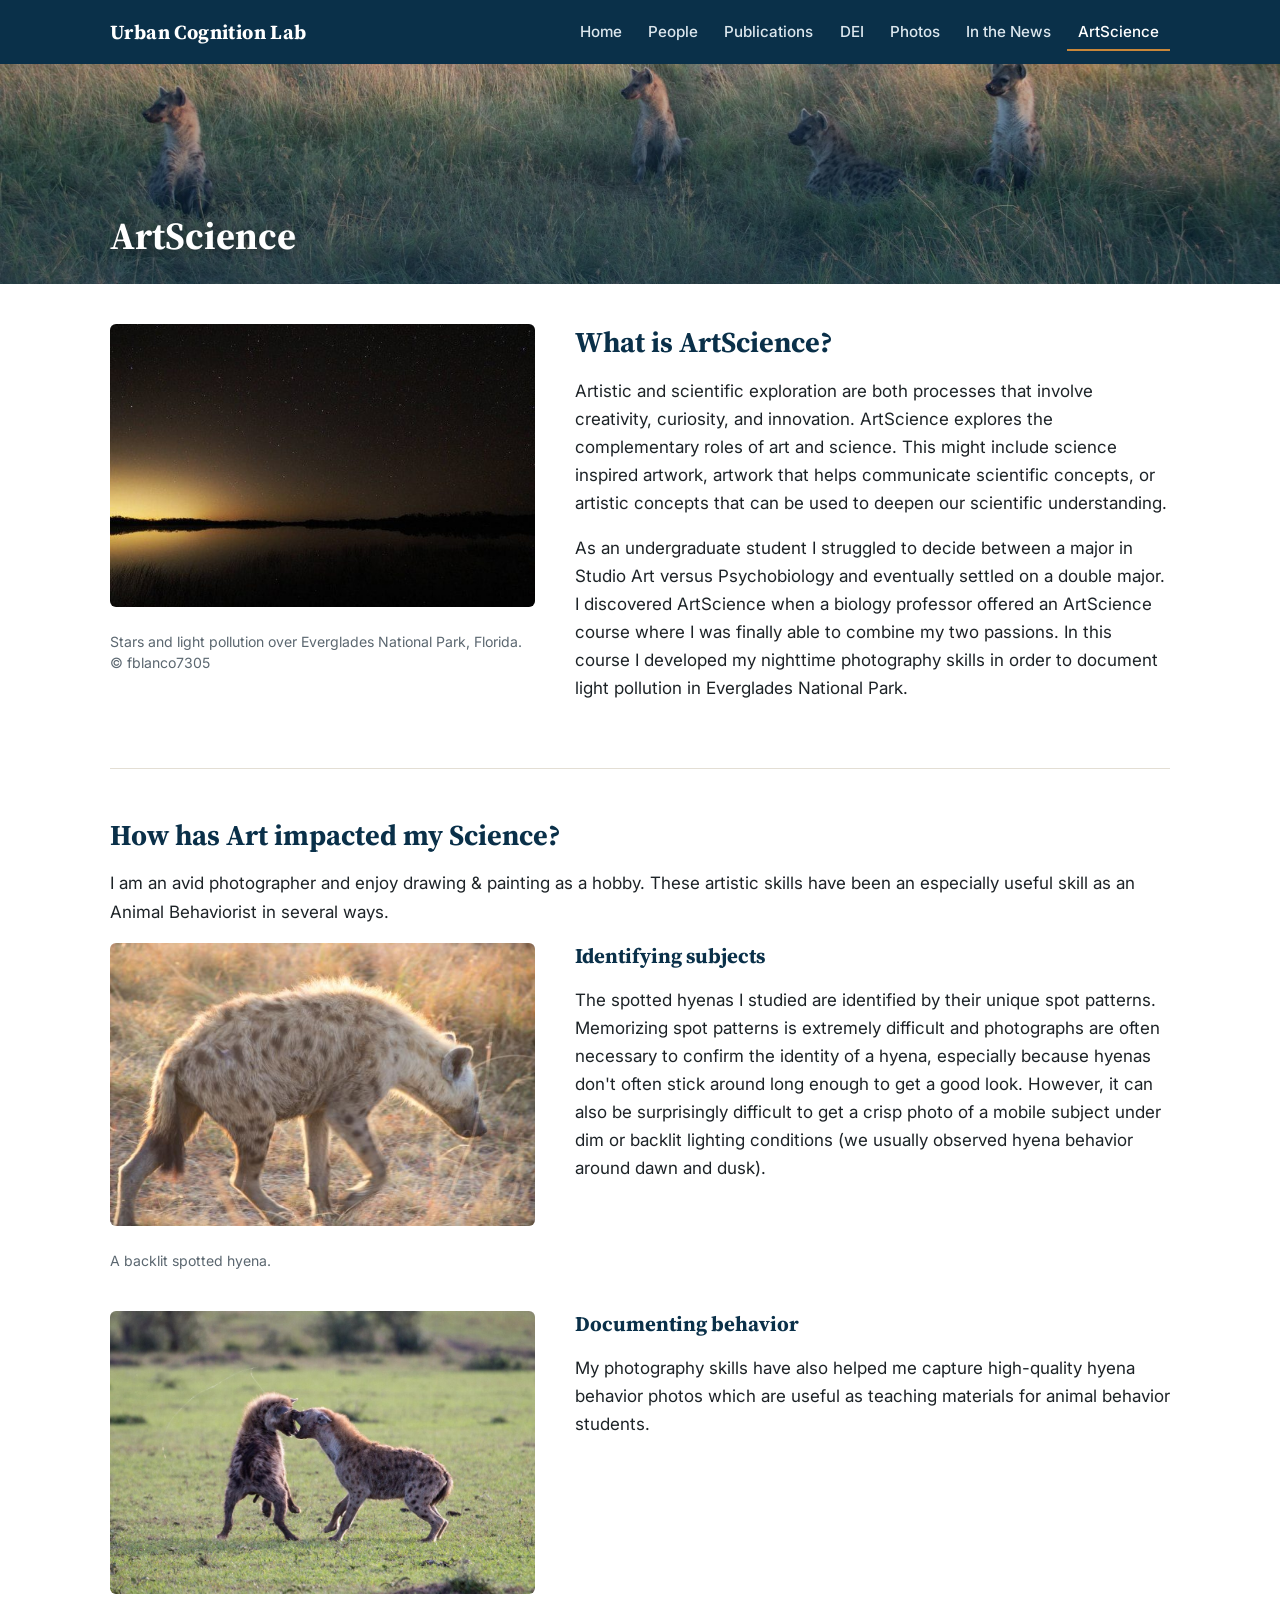
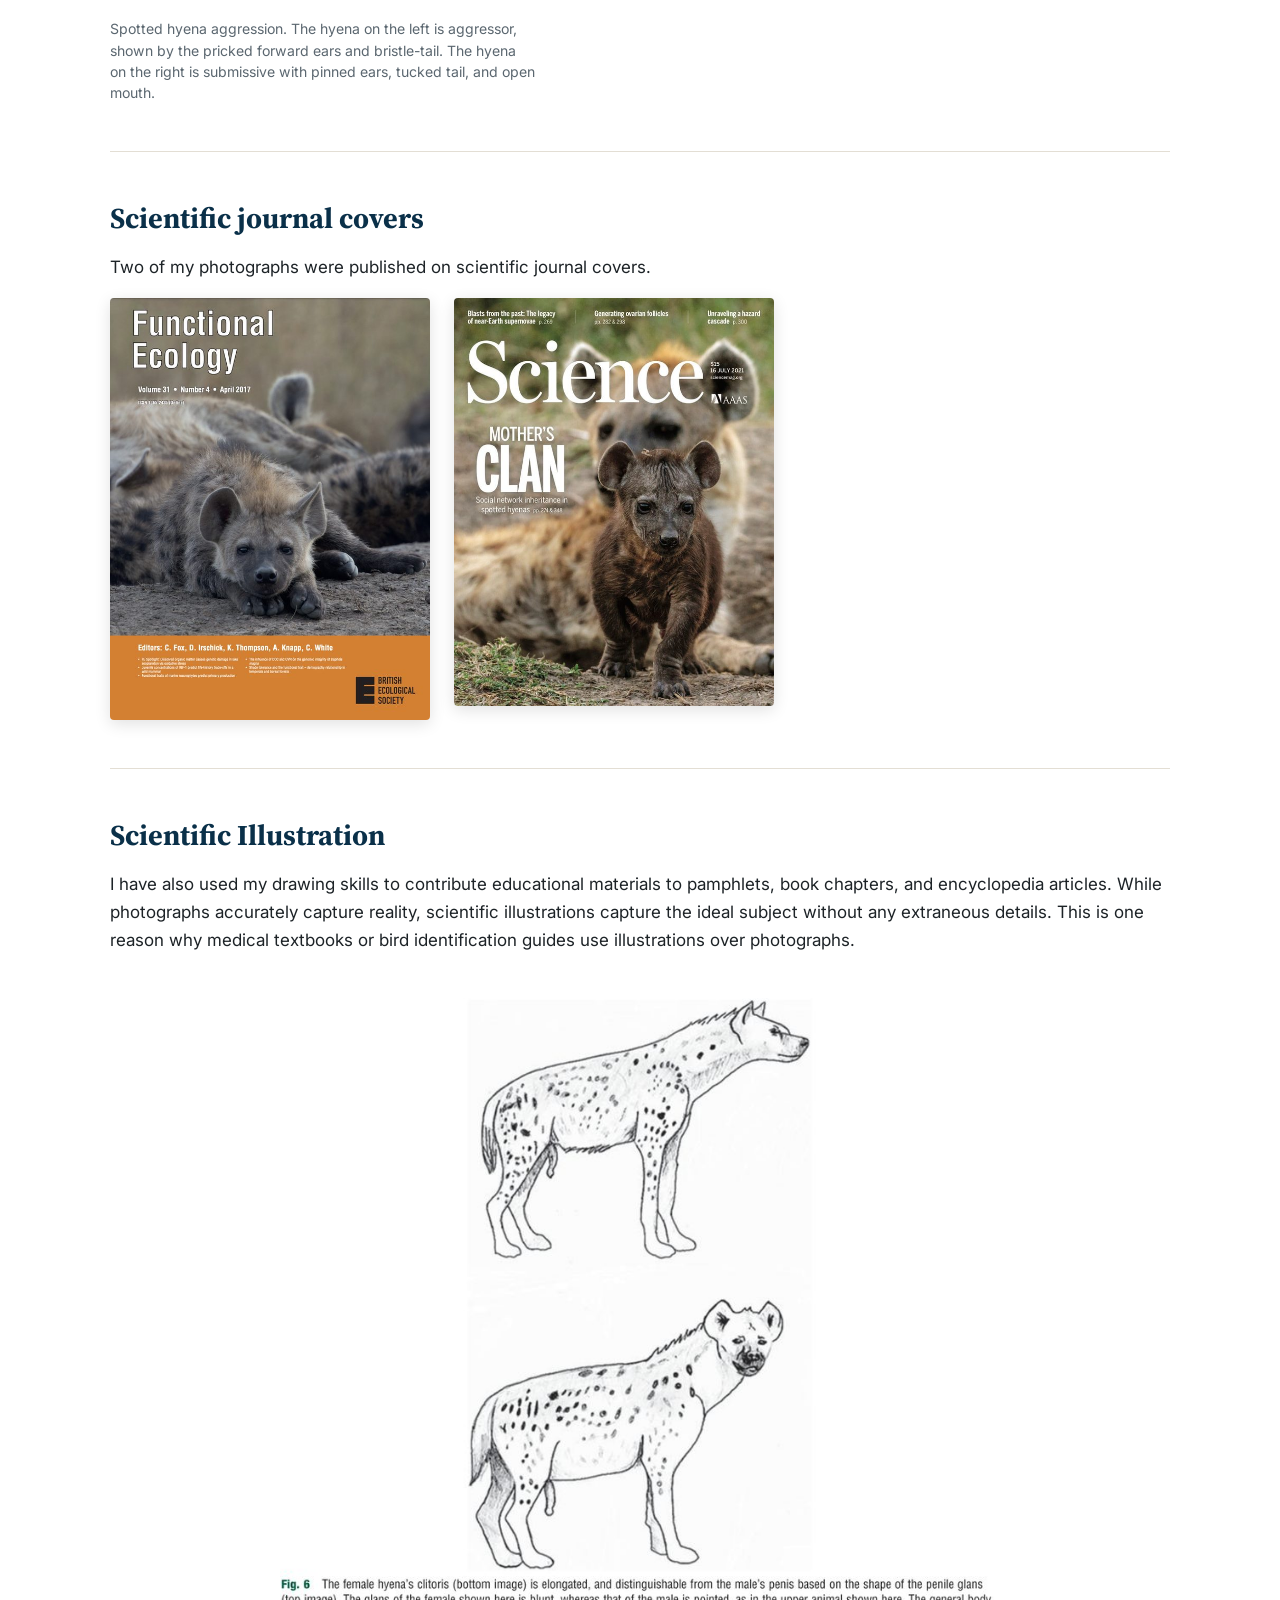
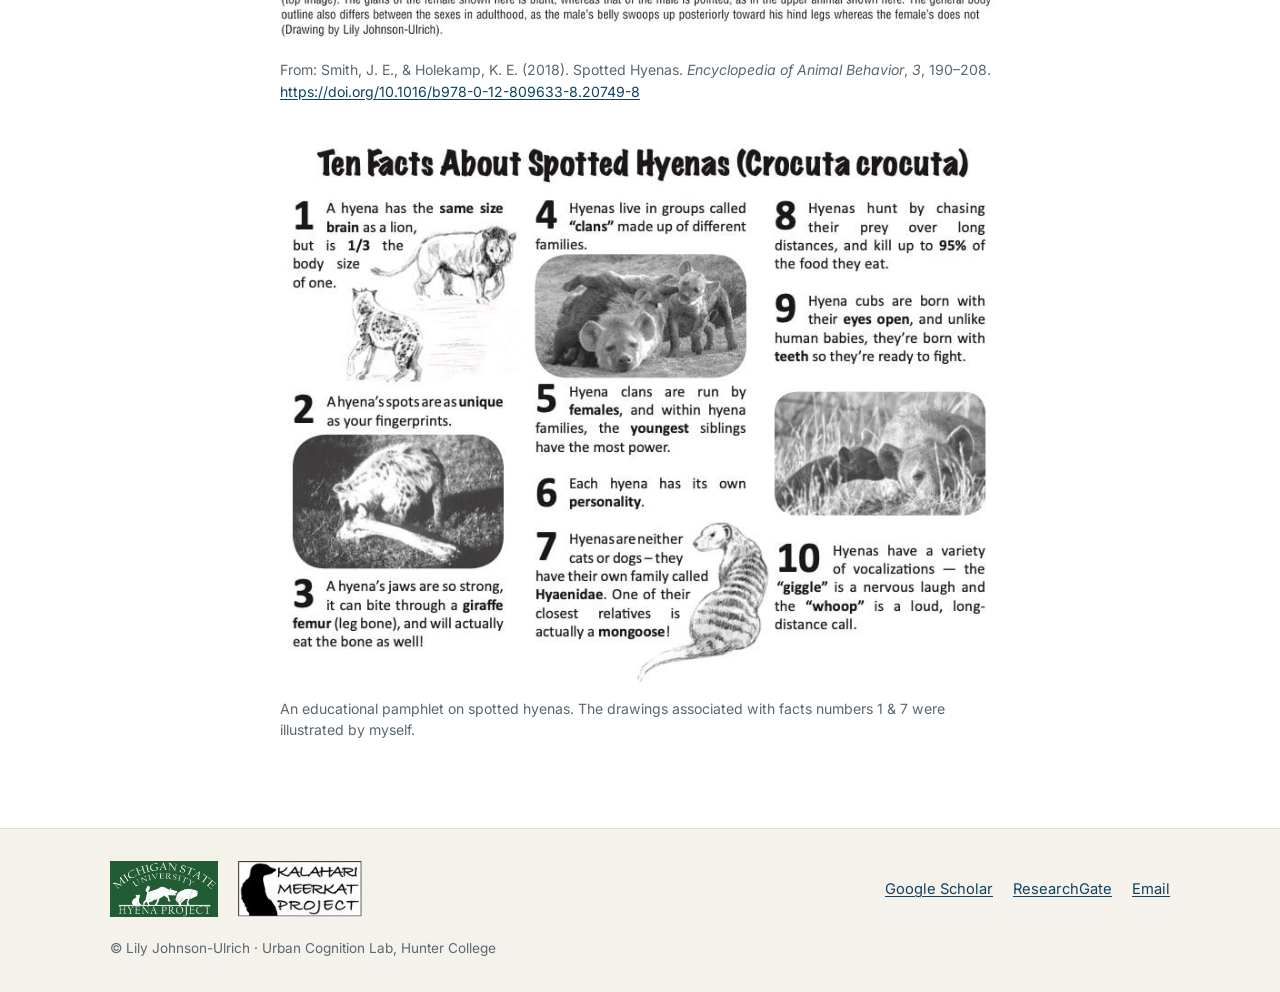
==== artscience.html @ 3e87b67b "Initial site" ====
<!DOCTYPE html>
<html lang="en">
<head>
<meta charset="utf-8">
<meta name="viewport" content="width=device-width, initial-scale=1">
<title>ArtScience | Urban Cognition Lab</title>
<meta name="description" content="Urban Cognition Lab - Dr. Lily Johnson-Ulrich, Hunter College. Research on cognitive ecology, urbanization, and animal cognition.">
<link rel="preconnect" href="https://fonts.googleapis.com">
<link rel="preconnect" href="https://fonts.gstatic.com" crossorigin>
<link href="https://fonts.googleapis.com/css2?family=Source+Serif+4:opsz,wght@8..60,500;8..60,700&family=Inter:wght@400;500;600&display=swap" rel="stylesheet">
<link rel="stylesheet" href="css/style.css">
</head>
<body>
<header class="site-header">
  <div class="wrap header-inner">
    <a class="site-title" href="index.html">Urban Cognition Lab</a>
    <button class="menu-toggle" aria-expanded="false" aria-controls="site-nav">Menu</button>
    <nav id="site-nav" class="site-nav" aria-label="Main">
      <ul>
<li><a href="index.html">Home</a></li>
<li><a href="people.html">People</a></li>
<li><a href="publications.html">Publications</a></li>
<li><a href="dei.html">DEI</a></li>
<li><a href="photos.html">Photos</a></li>
<li><a href="in-the-news.html">In the News</a></li>
<li><a href="artscience.html" aria-current="page">ArtScience</a></li>
      </ul>
    </nav>
  </div>
</header>
<div class="banner" style="background-image:url('images/805251395.jpg')"><div class="banner-inner"><h1>ArtScience</h1></div></div>
<main class="wrap content">
<section class="two-col">
  <figure class="col-images">
    <a href="https://www.everypixel.com/q/light-pollution?image_id=3219143357760088528"><img src="images/depositphotos-271781234-stock-photo-stars-and-light-pollution-over.jpg" alt="Stars and light pollution over Everglades National Park" width="600" height="400" loading="lazy"></a>
    <figcaption>Stars and light pollution over Everglades National Park, Florida. &copy; fblanco7305</figcaption>
  </figure>
  <div class="col-text"><h2>What is ArtScience?</h2><p>Artistic and scientific exploration are both processes that involve creativity, curiosity, and innovation. ArtScience explores the complementary roles of art and science. This might include science inspired artwork, artwork that helps communicate scientific concepts, or artistic concepts that can be used to deepen our scientific understanding.</p>
<p>As an undergraduate student I struggled to decide between a major in Studio Art versus Psychobiology and eventually settled on a double major. I discovered ArtScience when a biology professor offered an ArtScience course where I was finally able to combine my two passions. In this course I developed my nighttime photography skills in order to document light pollution in Everglades National Park.</p></div>
</section>
<hr>
<section><h2>How has Art impacted my Science?</h2><p>I am an avid photographer and enjoy drawing &amp; painting as a hobby. These artistic skills have been an especially useful skill as an Animal Behaviorist in several ways.</p></section>
<section class="two-col">
  <figure class="col-images"><img src="images/shtr.jpg" alt="A backlit spotted hyena" width="640" height="427" loading="lazy"><figcaption>A backlit spotted hyena.</figcaption></figure>
  <div class="col-text"><h3>Identifying subjects</h3><p>The spotted hyenas I studied are identified by their unique spot patterns. Memorizing spot patterns is extremely difficult and photographs are often necessary to confirm the identity of a hyena, especially because hyenas don't often stick around long enough to get a good look. However, it can also be surprisingly difficult to get a crisp photo of a mobile subject under dim or backlit lighting conditions (we usually observed hyena behavior around dawn and dusk).</p></div>
</section>
<section class="two-col">
  <figure class="col-images"><img src="images/ebdgykyx4aaco7x.jpg" alt="Two spotted hyenas showing aggression and submission" width="1100" height="733" loading="lazy"><figcaption>Spotted hyena aggression. The hyena on the left is aggressor, shown by the pricked forward ears and bristle-tail. The hyena on the right is submissive with pinned ears, tucked tail, and open mouth.</figcaption></figure>
  <div class="col-text"><h3>Documenting behavior</h3><p>My photography skills have also helped me capture high-quality hyena behavior photos which are useful as teaching materials for animal behavior students.</p></div>
</section>
<hr>
<section>
  <h2>Scientific journal covers</h2><p>Two of my photographs were published on scientific journal covers.</p>
  <div class="covers">
    <img src="images/screenshot-2021-12-14-at-15-58-52.jpg" alt="Functional Ecology journal cover with hyena photo" width="606" height="800" loading="lazy">
    <img src="images/e6cixocvoaeq9un.jpg" alt="Science journal cover with hyena cub photo" width="628" height="800" loading="lazy">
  </div>
</section>
<hr>
<section>
  <h2>Scientific Illustration</h2><p>I have also used my drawing skills to contribute educational materials to pamphlets, book chapters, and encyclopedia articles. While photographs accurately capture reality, scientific illustrations capture the ideal subject without any extraneous details. This is one reason why medical textbooks or bird identification guides use illustrations over photographs.</p>
  <figure class="illus"><img src="images/screenshot-2022-02-15-at-17-18-39.jpg" alt="Scientific illustration of spotted hyenas" width="847" height="800" loading="lazy"><figcaption>From: Smith, J. E., &amp; Holekamp, K. E. (2018). Spotted Hyenas. <em>Encyclopedia of Animal Behavior</em>, <em>3</em>, 190–208. <a href="https://doi.org/10.1016/b978-0-12-809633-8.20749-8">https://doi.org/10.1016/b978-0-12-809633-8.20749-8</a></figcaption></figure>
  <figure class="illus"><img src="images/hyena-pamphlet-final.jpg" alt="Educational pamphlet on spotted hyenas" width="792" height="612" loading="lazy"><figcaption>An educational pamphlet on spotted hyenas. The drawings associated with facts numbers 1 &amp; 7 were illustrated by myself.</figcaption></figure>
</section>
</main>
<footer class="site-footer">
  <div class="wrap footer-inner">
    <div class="footer-logos">
      <a href="http://www.holekamplab.org/"><img src="images/hyenaprojectlogo-4.jpg" alt="MSU Hyena Project" width="400" height="208" class="logo" loading="lazy"></a>
      <img src="images/652976401.jpg" alt="Kalahari Meerkat Project" width="149" height="67" class="logo" loading="lazy">
    </div>
    <div class="footer-links">
      <a href="https://scholar.google.com/citations?user=RbqpDe0AAAAJ&amp;hl=en">Google Scholar</a>
      <a href="https://www.researchgate.net/profile/Lily-Johnson-Ulrich">ResearchGate</a>
      <a href="mailto:l.johnsonulrich@gmail.com">Email</a>
    </div>
    <p class="copyright">&copy; Lily Johnson-Ulrich &middot; Urban Cognition Lab, Hunter College</p>
  </div>
</footer>
<script>
document.querySelector('.menu-toggle').addEventListener('click', function () {
  var open = document.body.classList.toggle('nav-open');
  this.setAttribute('aria-expanded', open);
});
</script>
</body>
</html>
---- css/style.css ----
/* Urban Cognition Lab - simple static site styles */
:root {
  --ink: #1d2327;
  --muted: #5b6770;
  --brand: #0e4361;      /* deep blue from the original site */
  --brand-dark: #0a3049;
  --accent: #c8873a;     /* savanna gold */
  --bg: #ffffff;
  --bg-soft: #f5f2ec;
  --line: #e3ded4;
  --maxw: 1100px;
  --serif: "Source Serif 4", Georgia, "Times New Roman", serif;
  --sans: "Inter", -apple-system, BlinkMacSystemFont, "Segoe UI", Roboto, sans-serif;
}

* { box-sizing: border-box; }
html { scroll-behavior: smooth; }
body {
  margin: 0;
  font-family: var(--sans);
  font-size: 17px;
  line-height: 1.65;
  color: var(--ink);
  background: var(--bg);
}
img { max-width: 100%; height: auto; display: block; }
a { color: var(--brand); text-underline-offset: 2px; }
a:hover { color: var(--accent); }
h1, h2, h3 { font-family: var(--serif); color: var(--brand-dark); line-height: 1.25; }
h2 { font-size: 1.8rem; margin: 0 0 0.75rem; }
h3 { font-size: 1.3rem; margin: 0 0 0.5rem; }
hr { border: 0; border-top: 1px solid var(--line); margin: 3rem 0; }
.wrap { max-width: var(--maxw); margin: 0 auto; padding: 0 1.25rem; }

/* ---------- Header / nav ---------- */
.site-header {
  background: var(--brand-dark);
  position: sticky; top: 0; z-index: 10;
}
.header-inner { display: flex; align-items: center; justify-content: space-between; min-height: 64px; }
.site-title {
  font-family: var(--serif); font-weight: 700; font-size: 1.25rem;
  color: #fff; text-decoration: none; letter-spacing: 0.02em;
}
.site-title:hover { color: #fff; }
.site-nav ul { list-style: none; margin: 0; padding: 0; display: flex; gap: 0.25rem; flex-wrap: wrap; }
.site-nav a {
  display: block; padding: 0.4rem 0.7rem; border-radius: 4px;
  color: #dce7ee; text-decoration: none; font-size: 0.95rem; font-weight: 500;
}
.site-nav a:hover { color: #fff; background: rgba(255,255,255,0.08); }
.site-nav a[aria-current="page"] { color: #fff; box-shadow: inset 0 -2px 0 var(--accent); border-radius: 0; }
.menu-toggle {
  display: none; background: none; border: 1px solid rgba(255,255,255,0.4); color: #fff;
  padding: 0.35rem 0.8rem; border-radius: 4px; font: inherit; font-size: 0.9rem; cursor: pointer;
}

@media (max-width: 860px) {
  .menu-toggle { display: block; }
  .header-inner { flex-wrap: wrap; }
  .site-nav { display: none; width: 100%; padding-bottom: 0.75rem; }
  .nav-open .site-nav { display: block; }
  .site-nav ul { flex-direction: column; }
  .site-nav a[aria-current="page"] { box-shadow: inset 3px 0 0 var(--accent); }
}

/* ---------- Banners ---------- */
.banner {
  background-size: cover; background-position: center 60%;
  height: 220px; position: relative;
}
.banner::after { content: ""; position: absolute; inset: 0; background: linear-gradient(180deg, rgba(10,48,73,0.15), rgba(10,48,73,0.6)); }
.banner-inner { position: relative; z-index: 1; max-width: var(--maxw); margin: 0 auto; padding: 0 1.25rem; height: 100%; display: flex; align-items: flex-end; }
.banner h1 { color: #fff; margin: 0 0 1.5rem; font-size: 2.4rem; text-shadow: 0 2px 10px rgba(0,0,0,0.35); }

.hero {
  background-size: cover; background-position: center 30%;
  min-height: 62vh; display: flex; align-items: flex-end; position: relative;
}
.hero::after { content: ""; position: absolute; inset: 0; background: linear-gradient(180deg, rgba(0,0,0,0) 40%, rgba(10,48,73,0.75)); }
.hero-inner { position: relative; z-index: 1; width: 100%; padding-bottom: 2.5rem; }
.hero h1 { color: #fff; font-size: clamp(2.4rem, 6vw, 4rem); margin: 0; text-transform: uppercase; letter-spacing: 0.05em; }
.credit { font-size: 0.75rem; color: var(--muted); text-align: right; margin-top: 0.4rem; }

/* ---------- Content ---------- */
.content { padding-top: 2.5rem; padding-bottom: 3.5rem; }
.intro { max-width: 820px; margin: 0 auto 2.5rem; text-align: center; }
.lead { font-size: 1.3rem; line-height: 1.6; color: var(--brand); font-family: var(--serif); }

.cards { display: grid; grid-template-columns: repeat(auto-fill, minmax(300px, 1fr)); gap: 1.25rem; }
.card {
  display: block; text-decoration: none; color: var(--ink);
  border: 1px solid var(--line); border-radius: 8px; overflow: hidden; background: #fff;
  transition: transform 0.15s ease, box-shadow 0.15s ease;
}
.card:hover { transform: translateY(-3px); box-shadow: 0 8px 24px rgba(0,0,0,0.08); color: var(--ink); }
.card-img { width: 100%; aspect-ratio: 4 / 3; object-fit: cover; }
.card-body { display: block; padding: 0.9rem 1.1rem 1.1rem; }
.card-body strong { display: block; font-family: var(--serif); font-size: 1.25rem; color: var(--brand-dark); }
.card-body span { color: var(--muted); font-size: 0.95rem; }

/* People */
.profile { display: grid; grid-template-columns: 300px 1fr; gap: 2.5rem; align-items: start; }
.profile-photo img { border-radius: 8px; width: 100%; }
.subtitle { color: var(--muted); font-weight: 500; margin-top: -0.4rem; }

/* Two-column sections */
.two-col { display: grid; grid-template-columns: 1fr 1.4fr; gap: 2.5rem; align-items: start; margin: 0 0 2.5rem; }
.col-images { margin: 0; display: grid; gap: 1rem; }
.col-images img { border-radius: 6px; width: 100%; }
figure { margin: 0 0 2rem; }
figcaption { font-size: 0.88rem; color: var(--muted); margin-top: 0.5rem; line-height: 1.5; }

/* Publications */
.pubs { padding-left: 0; list-style: none; }
.pubs li { padding: 0.9rem 0 0.9rem 1rem; border-left: 3px solid var(--line); margin-bottom: 0.6rem; }
.pubs li:hover { border-left-color: var(--accent); }
.teaching { list-style: none; padding: 0; }
.teaching li { display: grid; grid-template-columns: 9.5rem 1fr; gap: 1rem; padding: 0.45rem 0; border-bottom: 1px solid var(--line); }
.teaching .when { color: var(--brand); font-weight: 600; font-variant-numeric: tabular-nums; }
.more { color: var(--muted); }
section + section { margin-top: 3rem; }

/* Photos */
.gallery { columns: 3 280px; column-gap: 1rem; }
.gallery figure { break-inside: avoid; margin: 0 0 1rem; background: var(--bg-soft); border-radius: 6px; overflow: hidden; }
.gallery figcaption { padding: 0.5rem 0.75rem 0.7rem; margin: 0; }
.gallery a { display: block; cursor: zoom-in; }
#lightbox { border: 0; padding: 0; background: transparent; max-width: 95vw; max-height: 95vh; overflow: visible; }
#lightbox::backdrop { background: rgba(0,0,0,0.88); }
#lightbox img { max-width: 90vw; max-height: 82vh; margin: 0 auto; border-radius: 4px; }
.lb-cap { color: #eee; text-align: center; font-size: 0.95rem; margin: 0.7rem auto 0; max-width: 80ch; }
#lightbox button {
  position: fixed; background: rgba(255,255,255,0.12); color: #fff; border: 0;
  font-size: 2.2rem; width: 3rem; height: 3rem; border-radius: 50%; cursor: pointer; line-height: 1;
}
#lightbox button:hover { background: rgba(255,255,255,0.25); }
.lb-close { top: 1rem; right: 1rem; }
.lb-prev { left: 1rem; top: 50%; transform: translateY(-50%); }
.lb-next { right: 1rem; top: 50%; transform: translateY(-50%); }

/* News */
.news-item { display: grid; grid-template-columns: 280px 1fr; gap: 2rem; padding: 2rem 0; border-bottom: 1px solid var(--line); align-items: start; }
.news-item.no-img { grid-template-columns: 1fr; }
.news-img img { border-radius: 6px; }
.news-img.stack { display: grid; gap: 0.75rem; }
.news-text h3 + p { margin-top: 0.25rem; }
.news-text h3:not(:first-child) { margin-top: 1.5rem; }
.blog-list { padding-left: 1.1rem; columns: 2 280px; column-gap: 2rem; font-size: 0.95rem; }
.blog-list li { break-inside: avoid; margin-bottom: 0.3rem; }

/* ArtScience */
.covers { display: grid; grid-template-columns: repeat(2, minmax(0, 320px)); gap: 1.5rem; margin-top: 1rem; }
.covers img { border-radius: 4px; box-shadow: 0 4px 16px rgba(0,0,0,0.12); }

/* ---------- Footer ---------- */
.site-footer { background: var(--bg-soft); border-top: 1px solid var(--line); padding: 2rem 0; font-size: 0.92rem; }
.footer-inner { display: flex; flex-wrap: wrap; align-items: center; justify-content: space-between; gap: 1.25rem; }
.footer-logos { display: flex; gap: 1.25rem; align-items: center; }
.footer-logos .logo { height: 56px; width: auto; }
.footer-links { display: flex; gap: 1.25rem; }
.copyright { width: 100%; color: var(--muted); margin: 0; font-size: 0.85rem; }

/* ---------- Responsive ---------- */
@media (max-width: 760px) {
  body { font-size: 16px; }
  .profile, .two-col, .news-item { grid-template-columns: 1fr; gap: 1.25rem; }
  .profile-photo { max-width: 320px; }
  .teaching li { grid-template-columns: 1fr; gap: 0; }
  .banner { height: 160px; }
  .banner h1 { font-size: 1.9rem; }
  .hero { min-height: 45vh; }
  .covers { grid-template-columns: 1fr 1fr; }
}
.illus img { max-width: 720px; margin: 0 auto; }
.illus figcaption { max-width: 720px; margin-left: auto; margin-right: auto; }
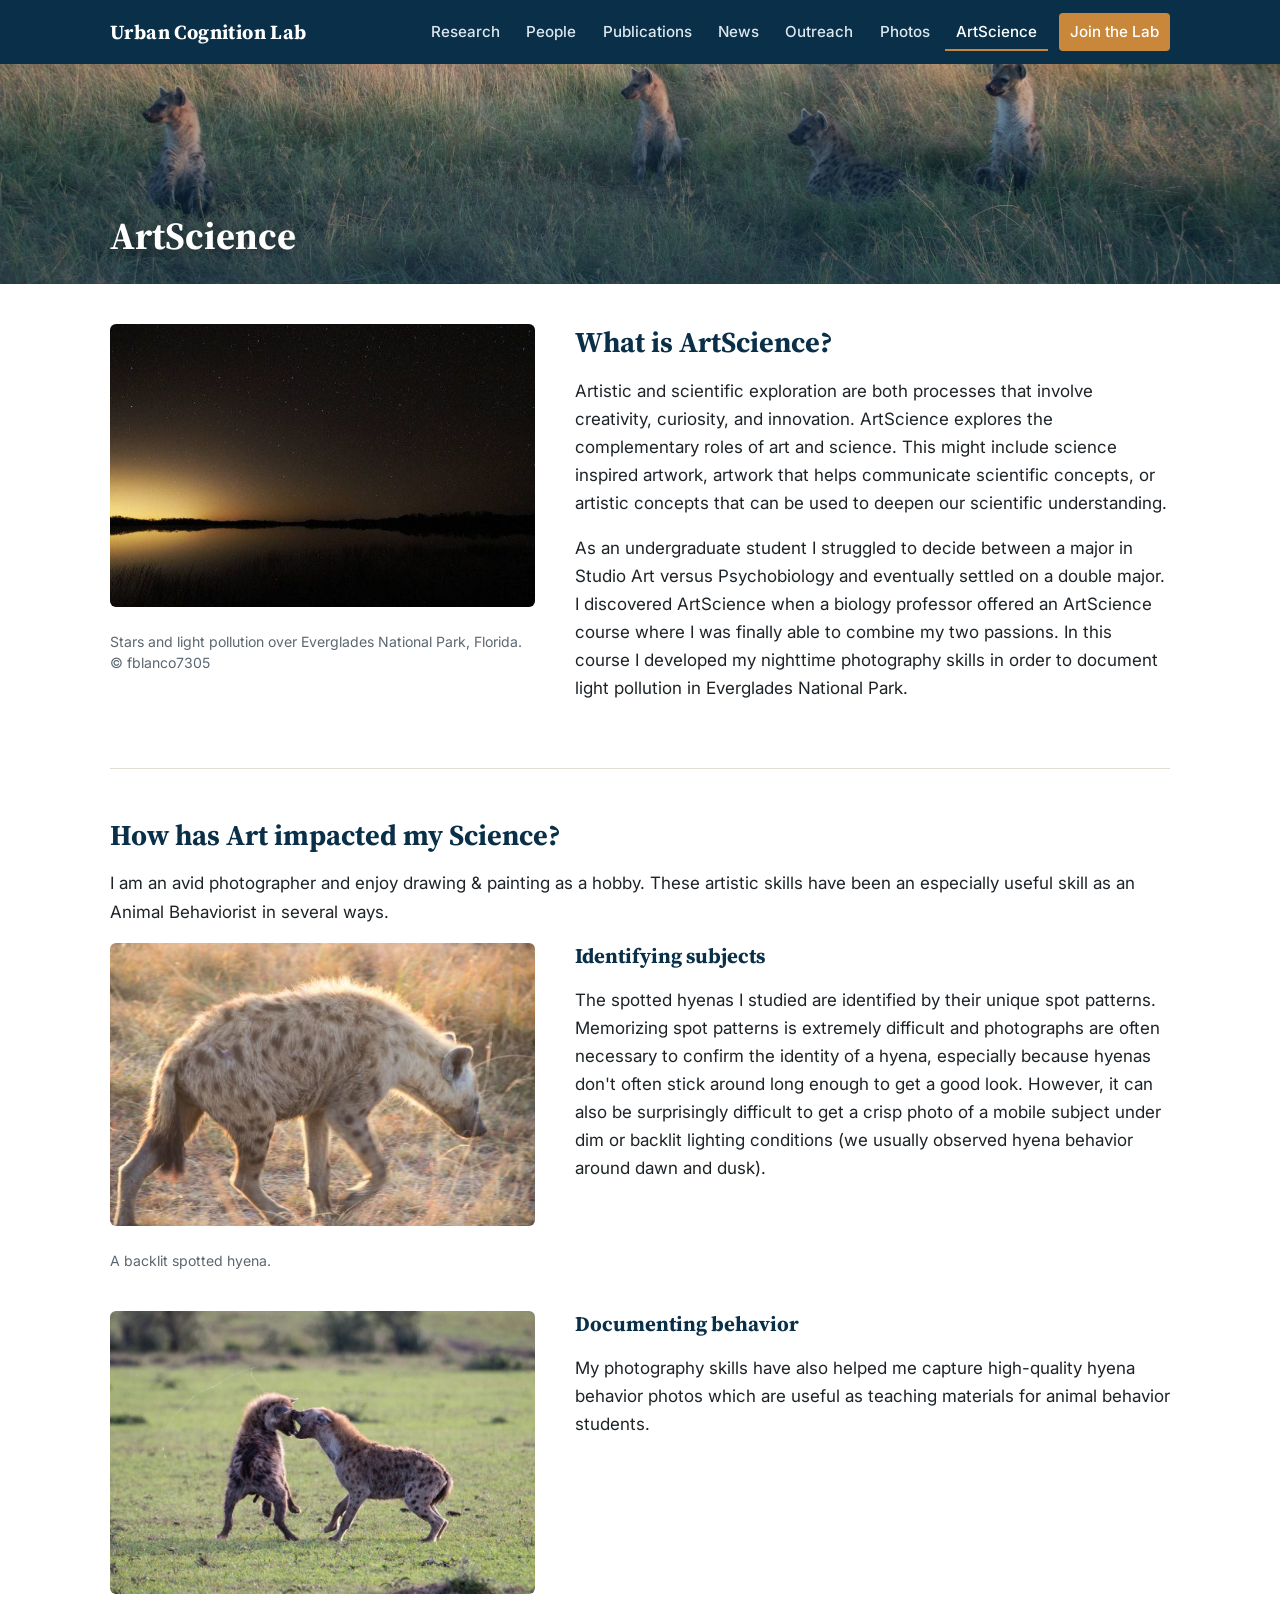
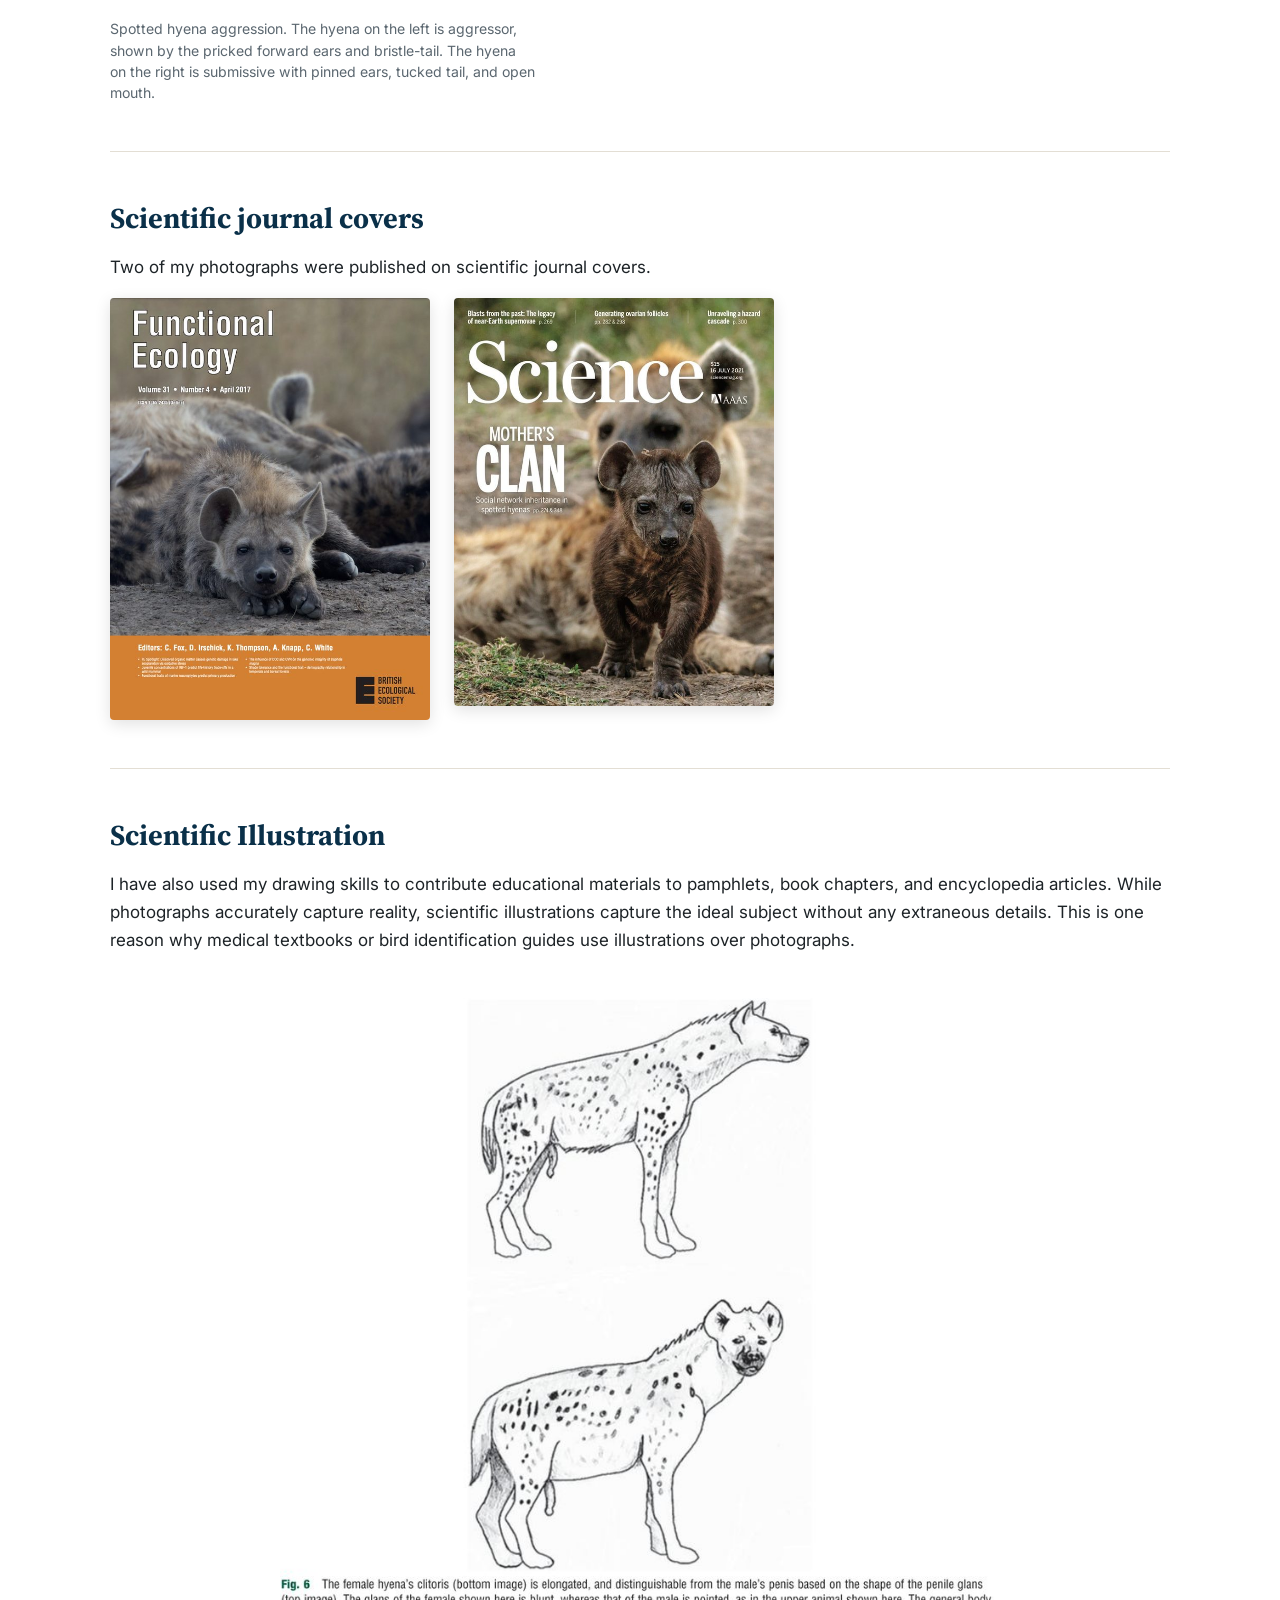
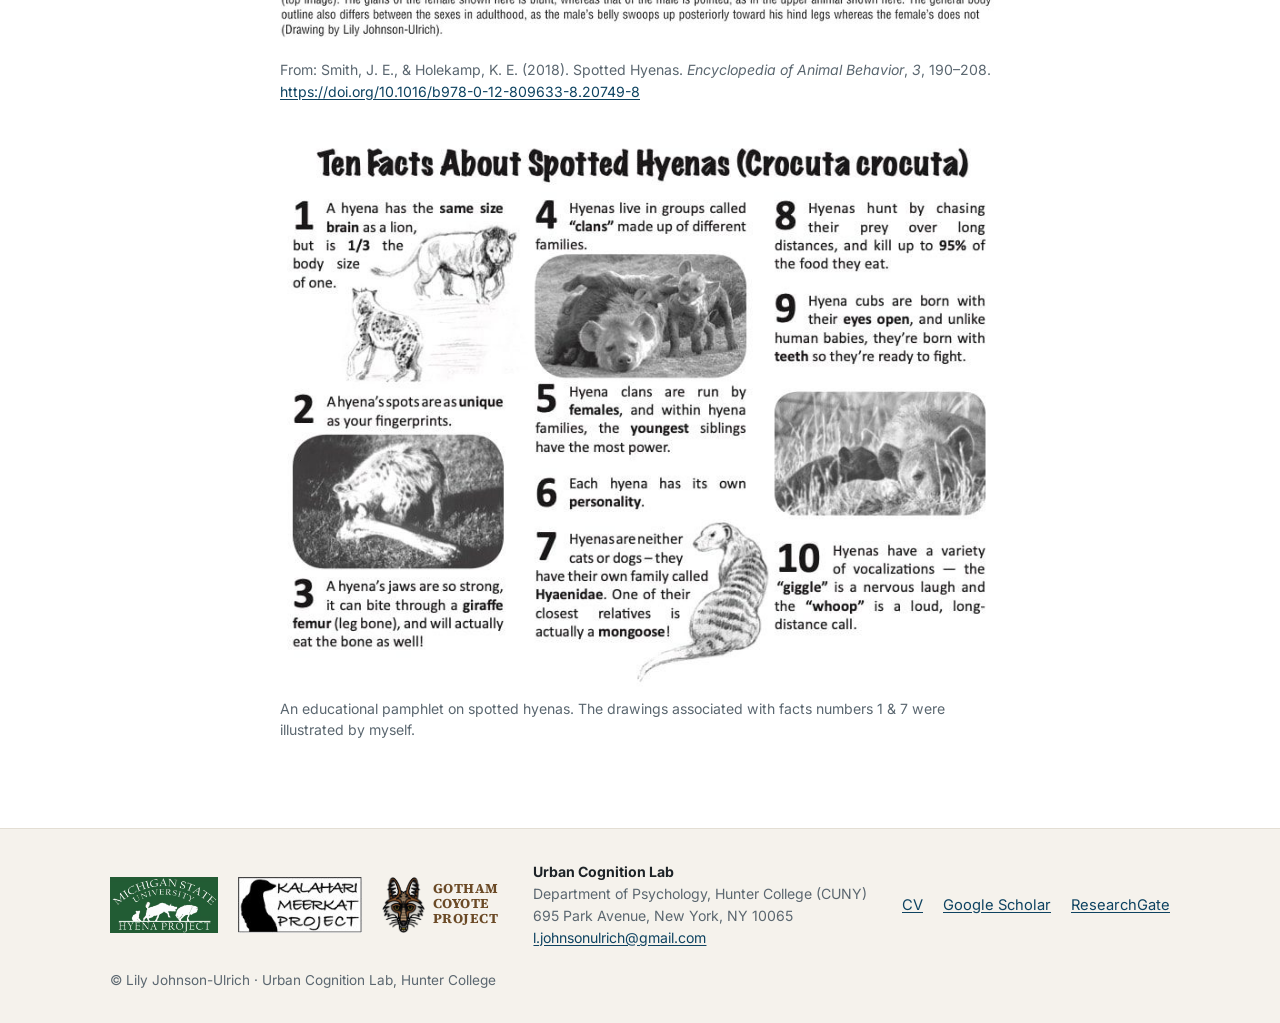
==== commit 634008a8: "adding new pages and updates" ====
--- a/artscience.html
+++ b/artscience.html
@@ -17,13 +17,14 @@
     <button class="menu-toggle" aria-expanded="false" aria-controls="site-nav">Menu</button>
     <nav id="site-nav" class="site-nav" aria-label="Main">
       <ul>
-<li><a href="index.html">Home</a></li>
+<li><a href="research.html">Research</a></li>
 <li><a href="people.html">People</a></li>
 <li><a href="publications.html">Publications</a></li>
-<li><a href="dei.html">DEI</a></li>
+<li><a href="in-the-news.html">News</a></li>
+<li><a href="dei.html">Outreach</a></li>
 <li><a href="photos.html">Photos</a></li>
-<li><a href="in-the-news.html">In the News</a></li>
 <li><a href="artscience.html" aria-current="page">ArtScience</a></li>
+<li><a href="join.html" class="nav-cta">Join the Lab</a></li>
       </ul>
     </nav>
   </div>
@@ -68,11 +69,18 @@
     <div class="footer-logos">
       <a href="http://www.holekamplab.org/"><img src="images/hyenaprojectlogo-4.jpg" alt="MSU Hyena Project" width="400" height="208" class="logo" loading="lazy"></a>
       <img src="images/652976401.jpg" alt="Kalahari Meerkat Project" width="149" height="67" class="logo" loading="lazy">
+      <a class="logo-text" href="https://gothamcoyote.org"><img class="logo" src="images/gotham-coyote-logo.png" alt="" width="42" height="56"><span>Gotham<br>Coyote<br>Project</span></a>
+    </div>
+    <div class="footer-contact">
+      <strong>Urban Cognition Lab</strong><br>
+      Department of Psychology, Hunter College (CUNY)<br>
+      695 Park Avenue, New York, NY 10065<br>
+      <a href="mailto:l.johnsonulrich@gmail.com">l.johnsonulrich@gmail.com</a>
     </div>
     <div class="footer-links">
+      <a href="files/Johnson-Ulrich_CV.pdf">CV</a>
       <a href="https://scholar.google.com/citations?user=RbqpDe0AAAAJ&amp;hl=en">Google Scholar</a>
       <a href="https://www.researchgate.net/profile/Lily-Johnson-Ulrich">ResearchGate</a>
-      <a href="mailto:l.johnsonulrich@gmail.com">Email</a>
     </div>
     <p class="copyright">&copy; Lily Johnson-Ulrich &middot; Urban Cognition Lab, Hunter College</p>
   </div>
--- a/css/style.css
+++ b/css/style.css
@@ -174,3 +174,81 @@
 }
 .illus img { max-width: 720px; margin: 0 auto; }
 .illus figcaption { max-width: 720px; margin-left: auto; margin-right: auto; }
+
+/* ---------- v2 additions ---------- */
+.site-nav a.nav-cta { background: var(--accent); color: #fff; margin-left: 0.4rem; }
+.site-nav a.nav-cta:hover { background: #b37530; }
+.site-nav a.nav-cta[aria-current="page"] { box-shadow: none; border-radius: 4px; }
+.hero-sub { color: #f1ece2; font-size: 1.1rem; margin: 0.5rem 0 0; text-shadow: 0 1px 6px rgba(0,0,0,0.4); }
+
+.btn {
+  display: inline-block; background: var(--brand); color: #fff; text-decoration: none;
+  padding: 0.6rem 1.15rem; border-radius: 6px; font-weight: 600; font-size: 0.95rem;
+  border: 2px solid var(--brand); margin: 0.2rem 0.3rem 0.2rem 0;
+}
+.btn:hover { background: var(--brand-dark); border-color: var(--brand-dark); color: #fff; }
+.btn-outline { background: transparent; color: var(--brand); }
+.btn-outline:hover { background: var(--brand); color: #fff; }
+.intro-actions { margin-top: 1.5rem; }
+.pub-actions { margin-bottom: 2rem; }
+
+.intro-left { max-width: 820px; margin-bottom: 2.5rem; }
+.intro-left .lead { margin-top: 0; }
+
+.themes, .join-grid { display: grid; grid-template-columns: repeat(auto-fit, minmax(260px, 1fr)); gap: 1.25rem; }
+.theme { background: var(--bg-soft); border-radius: 8px; padding: 1.4rem 1.5rem; border-top: 4px solid var(--brand); }
+.theme p { margin-bottom: 0; }
+.tags { margin: 0 0 0.6rem !important; }
+.tag { display: inline-block; font-size: 0.75rem; font-weight: 600; text-transform: uppercase; letter-spacing: 0.05em;
+  padding: 0.15rem 0.55rem; border-radius: 999px; margin-right: 0.35rem; background: #e3ecf2; color: var(--brand); }
+.tag-coyotes { background: #f4e6d4; color: #8a5a1f; }
+.tag-meerkats { background: #e6eedf; color: #4d6b37; }
+
+.project { display: grid; grid-template-columns: 340px 1fr; gap: 2rem; padding: 1.75rem 0; border-bottom: 1px solid var(--line); align-items: start; }
+.project:last-child { border-bottom: 0; }
+.project-img img { border-radius: 8px; width: 100%; aspect-ratio: 4/3; object-fit: cover; }
+.placeholder-img { aspect-ratio: 4/3; border-radius: 8px; background: repeating-linear-gradient(45deg, #f1ece2, #f1ece2 12px, #ebe4d6 12px, #ebe4d6 24px);
+  display: flex; align-items: center; justify-content: center; color: var(--muted); font-size: 0.9rem; }
+
+.members { display: grid; grid-template-columns: repeat(auto-fill, minmax(220px, 1fr)); gap: 1.5rem; }
+.member { text-align: center; padding: 1.5rem 1rem; background: var(--bg-soft); border-radius: 8px; }
+.member h3 { margin: 0.75rem 0 0.1rem; }
+.member .role { color: var(--brand); font-weight: 600; font-size: 0.9rem; margin: 0; }
+.member-bio { color: var(--muted); font-size: 0.92rem; }
+.avatar { width: 120px; height: 120px; border-radius: 50%; margin: 0 auto; object-fit: cover;
+  background: var(--brand); color: #fff; display: flex; align-items: center; justify-content: center;
+  font-family: var(--serif); font-size: 2.6rem; }
+
+.callout { background: #fbf4ea; border-left: 4px solid var(--accent); padding: 1rem 1.25rem; border-radius: 0 6px 6px 0; }
+section.callout { margin-top: 2rem; }
+.land { background: var(--bg-soft); padding: 1.75rem 2rem; border-radius: 8px; font-size: 0.97rem; }
+.land h2 { font-size: 1.4rem; }
+
+.updates { list-style: none; padding: 0; margin: 0 0 1rem; }
+.updates li { display: grid; grid-template-columns: 5rem 1fr; gap: 1rem; padding: 0.7rem 0; border-bottom: 1px solid var(--line); }
+.updates .when { color: var(--accent); font-weight: 700; }
+details summary { cursor: pointer; color: var(--brand); font-weight: 600; margin: 0.5rem 0; }
+
+.footer-contact { font-size: 0.88rem; line-height: 1.55; color: var(--muted); }
+.footer-contact strong { color: var(--ink); }
+
+@media (max-width: 760px) {
+  .project { grid-template-columns: 1fr; gap: 1rem; }
+  .site-nav a.nav-cta { margin-left: 0; display: inline-block; }
+  .land { padding: 1.25rem; }
+}
+@media (max-width: 1000px) and (min-width: 861px) {
+  .site-nav a { padding: 0.4rem 0.5rem; font-size: 0.9rem; }
+}
+.themes { grid-template-columns: repeat(2, minmax(0, 1fr)); }
+@media (max-width: 760px) { .themes { grid-template-columns: 1fr; } }
+/* v3 */
+.project { grid-template-columns: 240px 1fr; gap: 1.75rem; }
+.project-img img, .placeholder-img { aspect-ratio: 3/2; }
+.theme ul { margin: 0.4rem 0 0; padding-left: 1.2rem; }
+.theme p + p { margin-top: 0.8rem; }
+.join-grid { grid-template-columns: repeat(auto-fit, minmax(280px, 1fr)); }
+.logo-text { display: flex; align-items: center; gap: 0.5rem; text-decoration: none; color: #6b4a26;
+  font-family: var(--serif); font-weight: 700; font-size: 0.85rem; line-height: 1.1; text-transform: uppercase; letter-spacing: 0.04em; }
+.logo-text:hover { color: var(--brand); }
+.logo-text .logo { height: 56px; width: auto; }
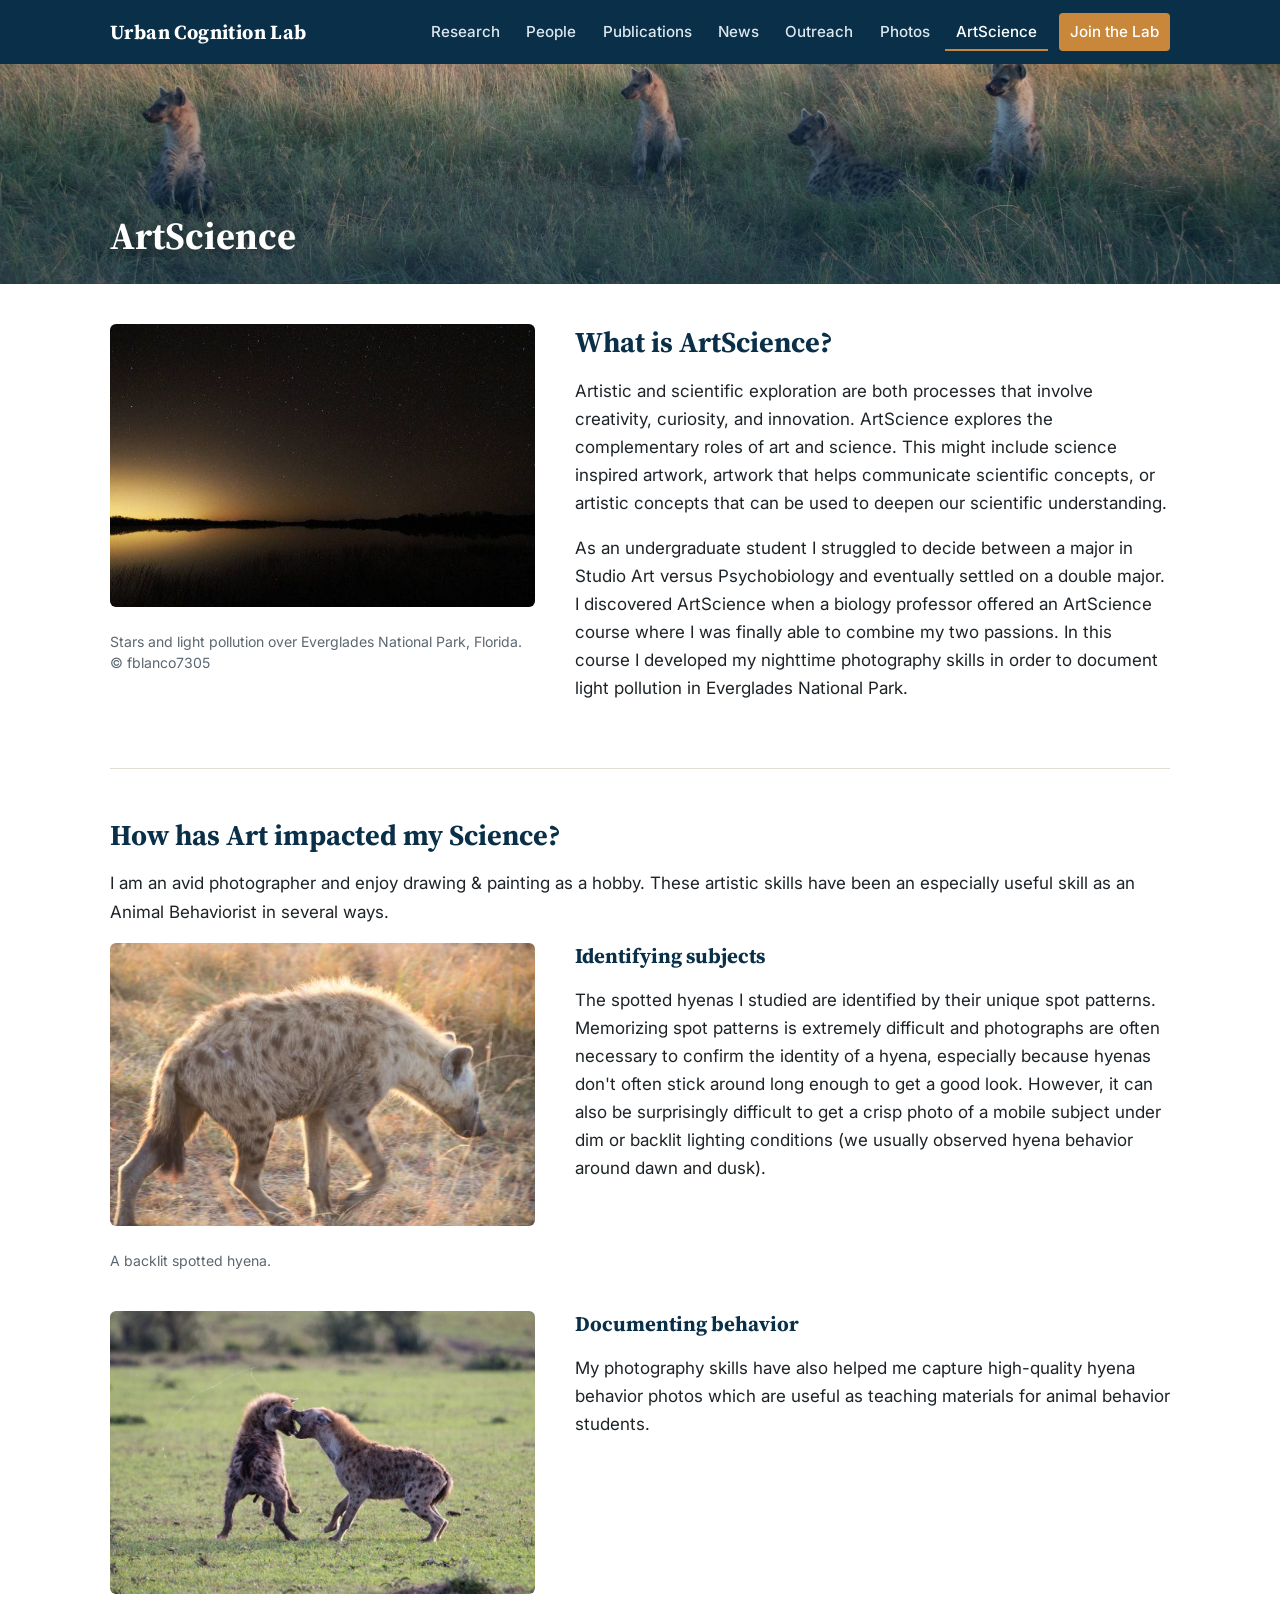
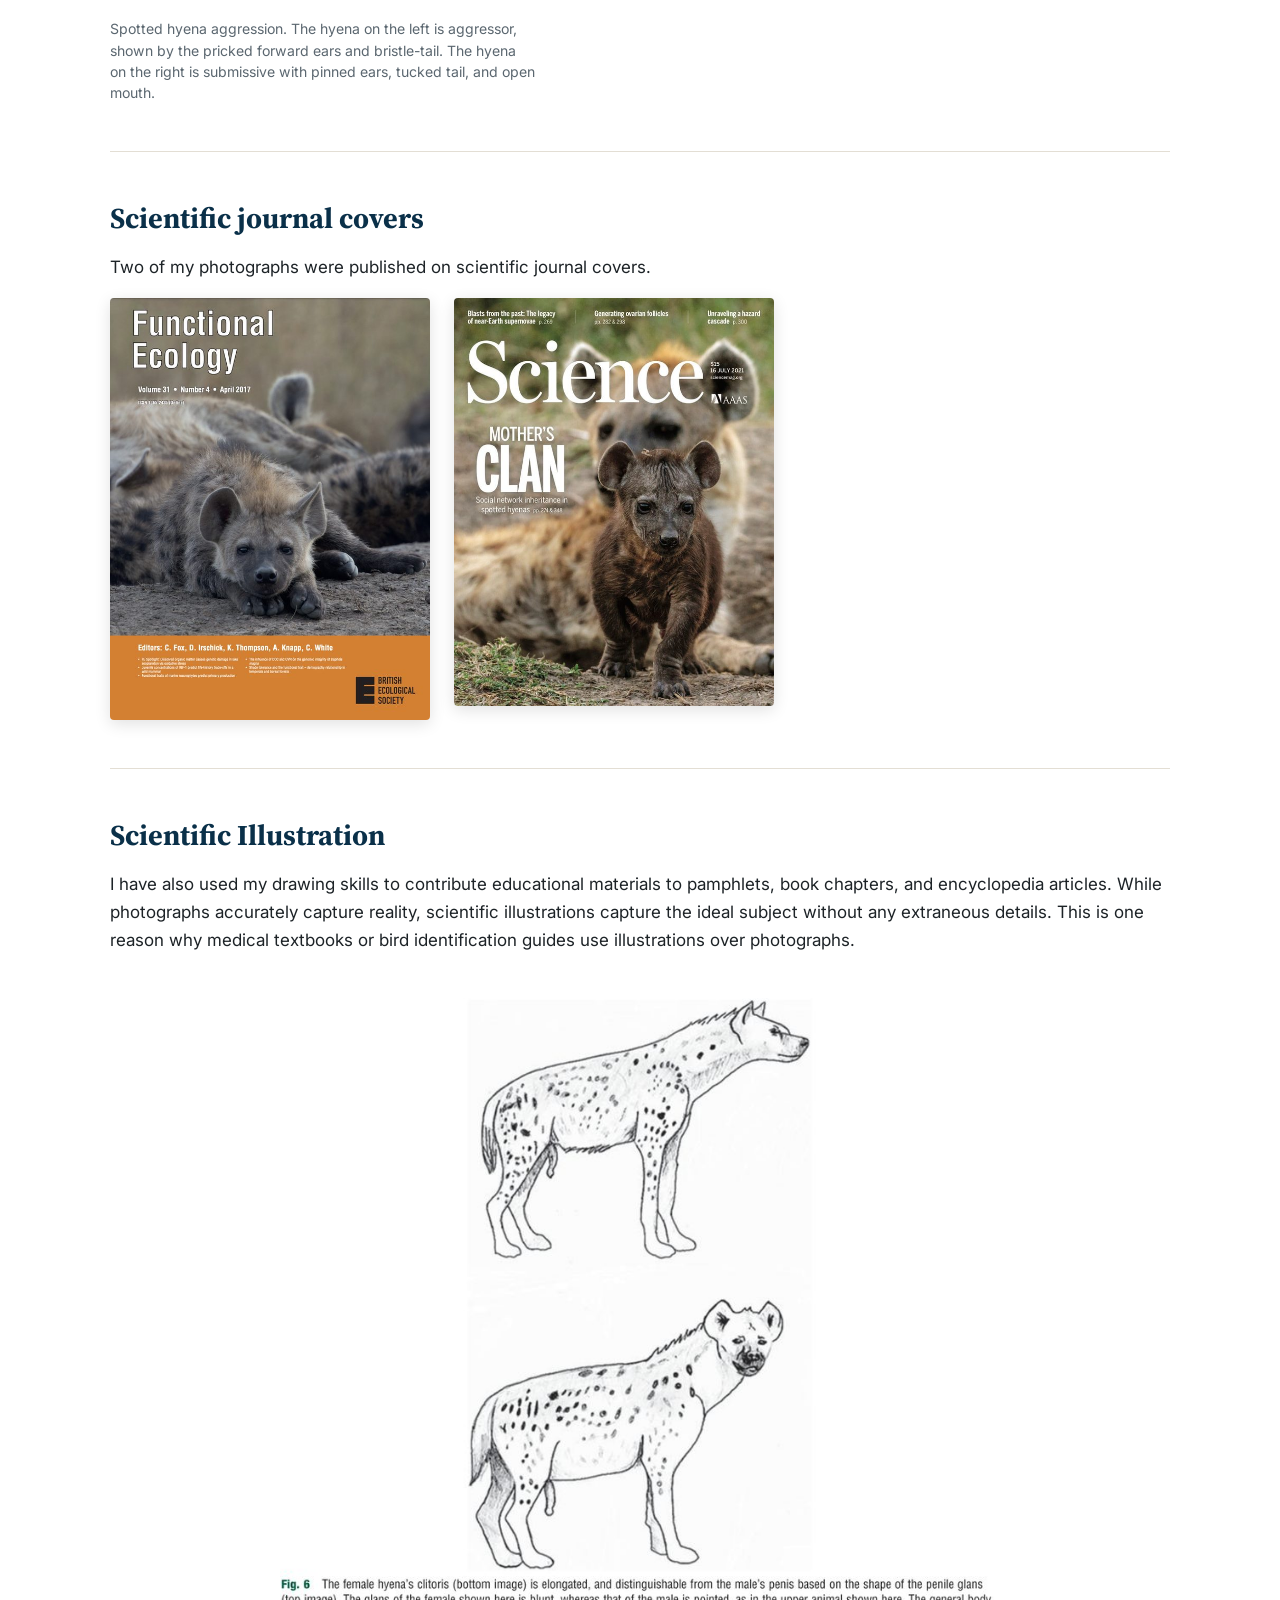
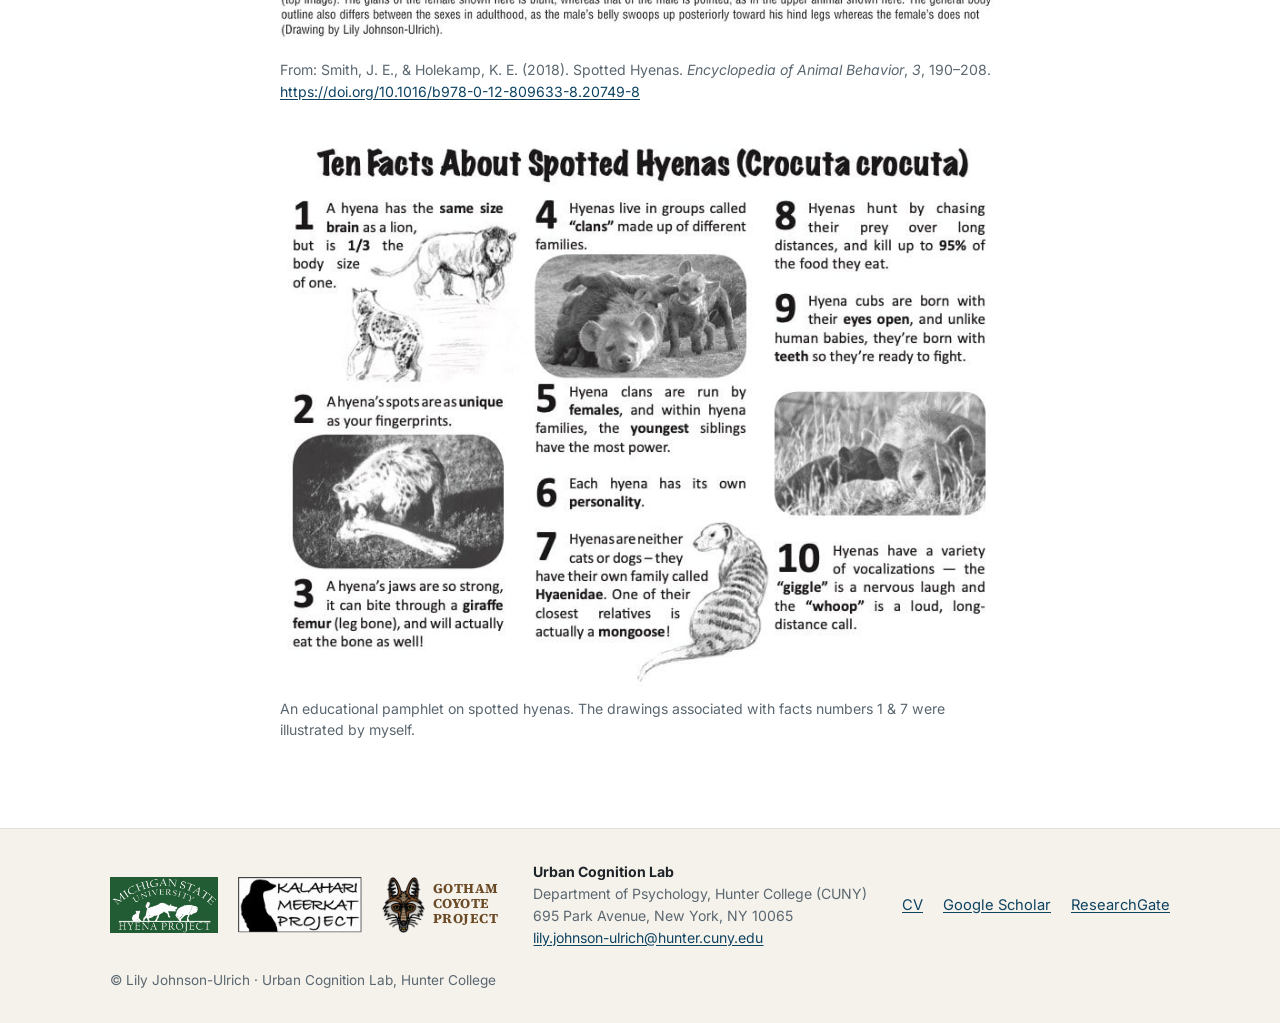
==== commit 63e036e5: "Updating text" ====
--- a/artscience.html
+++ b/artscience.html
@@ -75,7 +75,7 @@
       <strong>Urban Cognition Lab</strong><br>
       Department of Psychology, Hunter College (CUNY)<br>
       695 Park Avenue, New York, NY 10065<br>
-      <a href="mailto:l.johnsonulrich@gmail.com">l.johnsonulrich@gmail.com</a>
+      <a href="mailto:lily.johnson-ulrich@hunter.cuny.edu">lily.johnson-ulrich@hunter.cuny.edu</a>
     </div>
     <div class="footer-links">
       <a href="files/Johnson-Ulrich_CV.pdf">CV</a>
--- a/css/style.css
+++ b/css/style.css
@@ -252,3 +252,4 @@
   font-family: var(--serif); font-weight: 700; font-size: 0.85rem; line-height: 1.1; text-transform: uppercase; letter-spacing: 0.04em; }
 .logo-text:hover { color: var(--brand); }
 .logo-text .logo { height: 56px; width: auto; }
+.photo-credit { font-size: 0.78rem; color: var(--muted); margin: 0.35rem 0 0; }
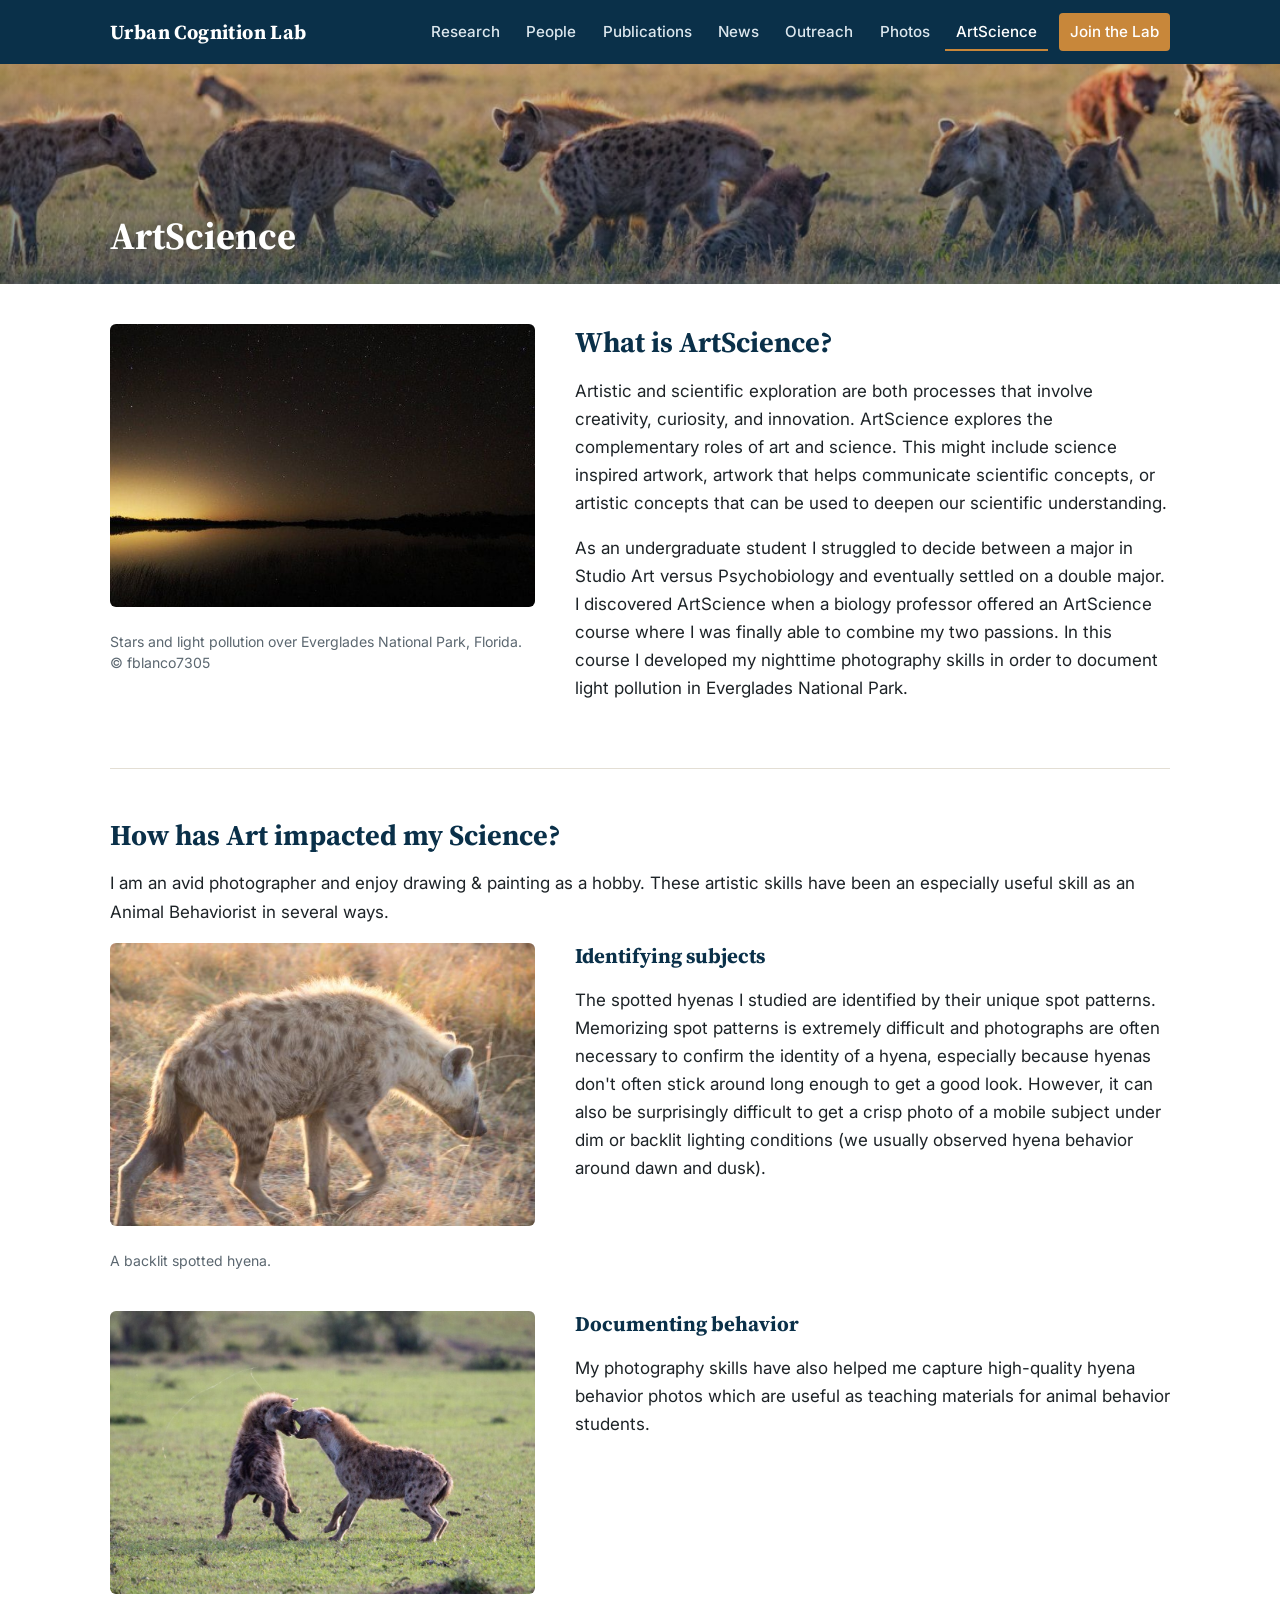
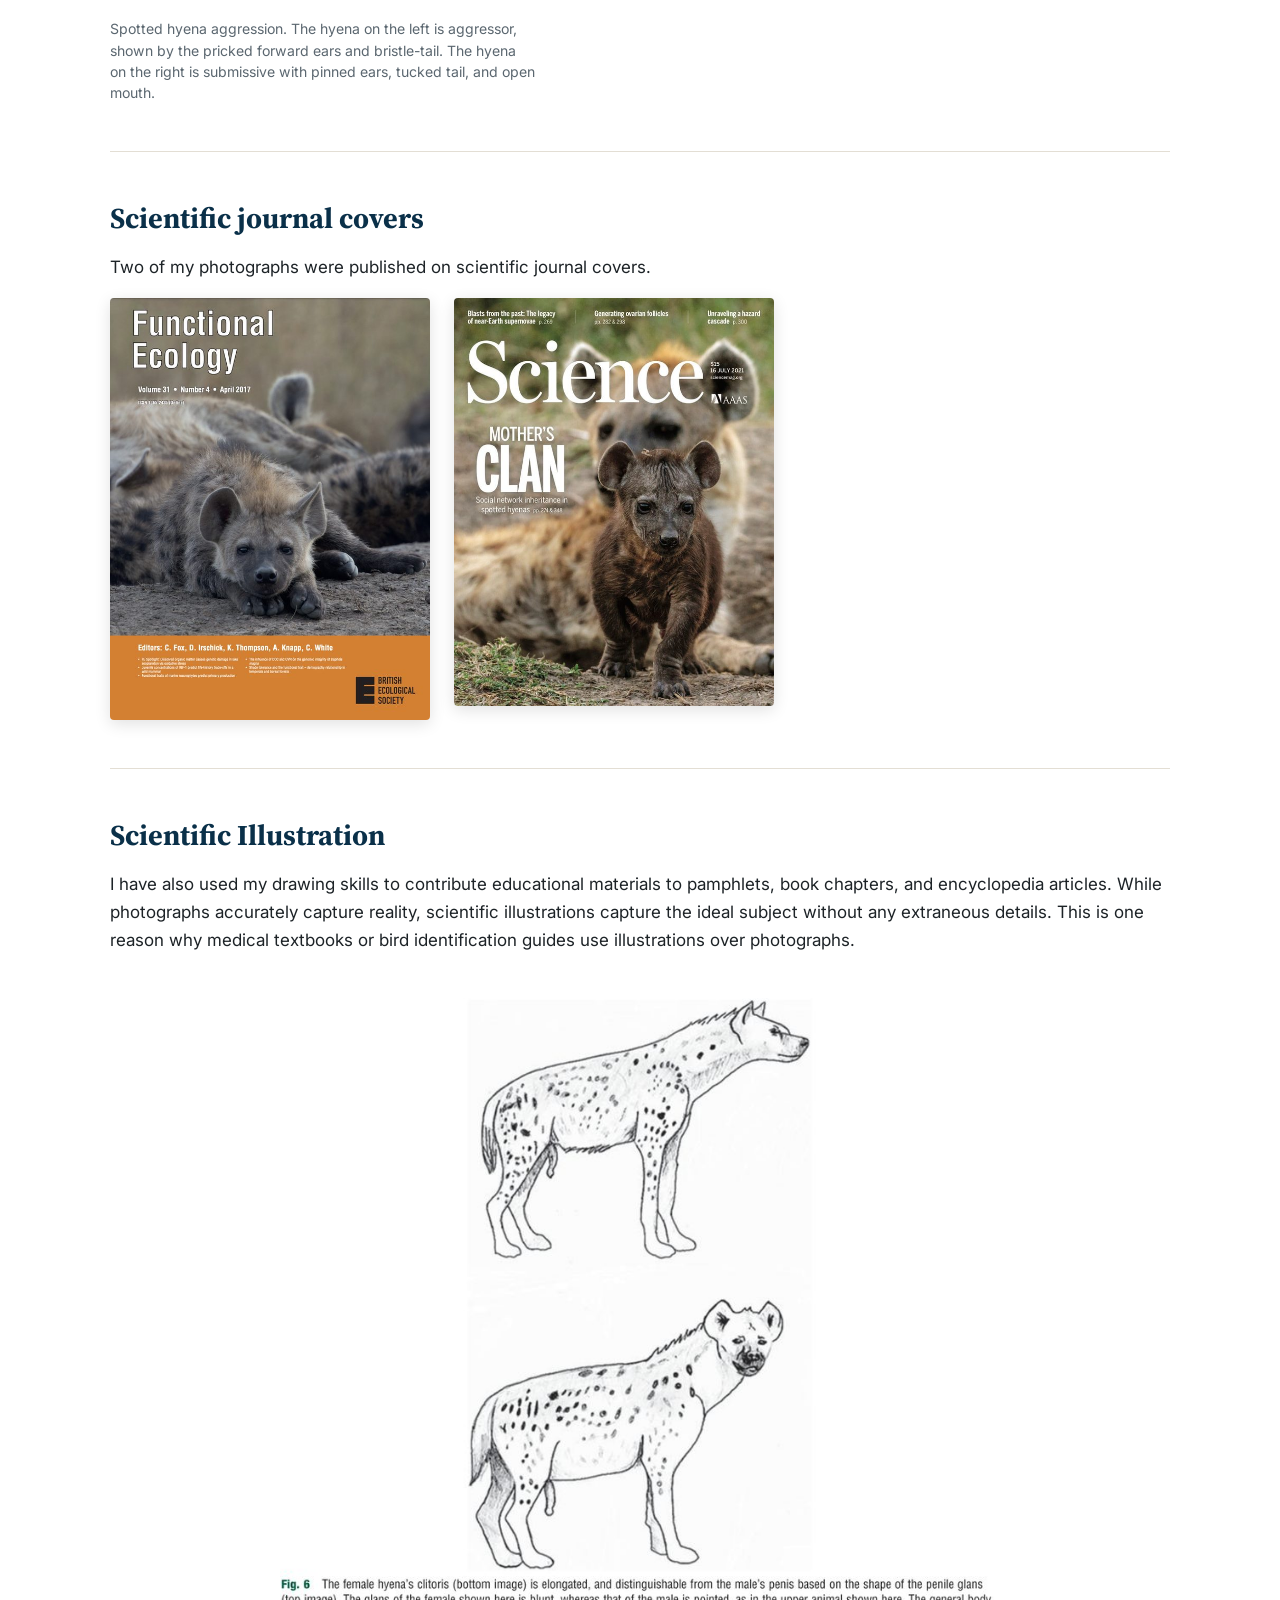
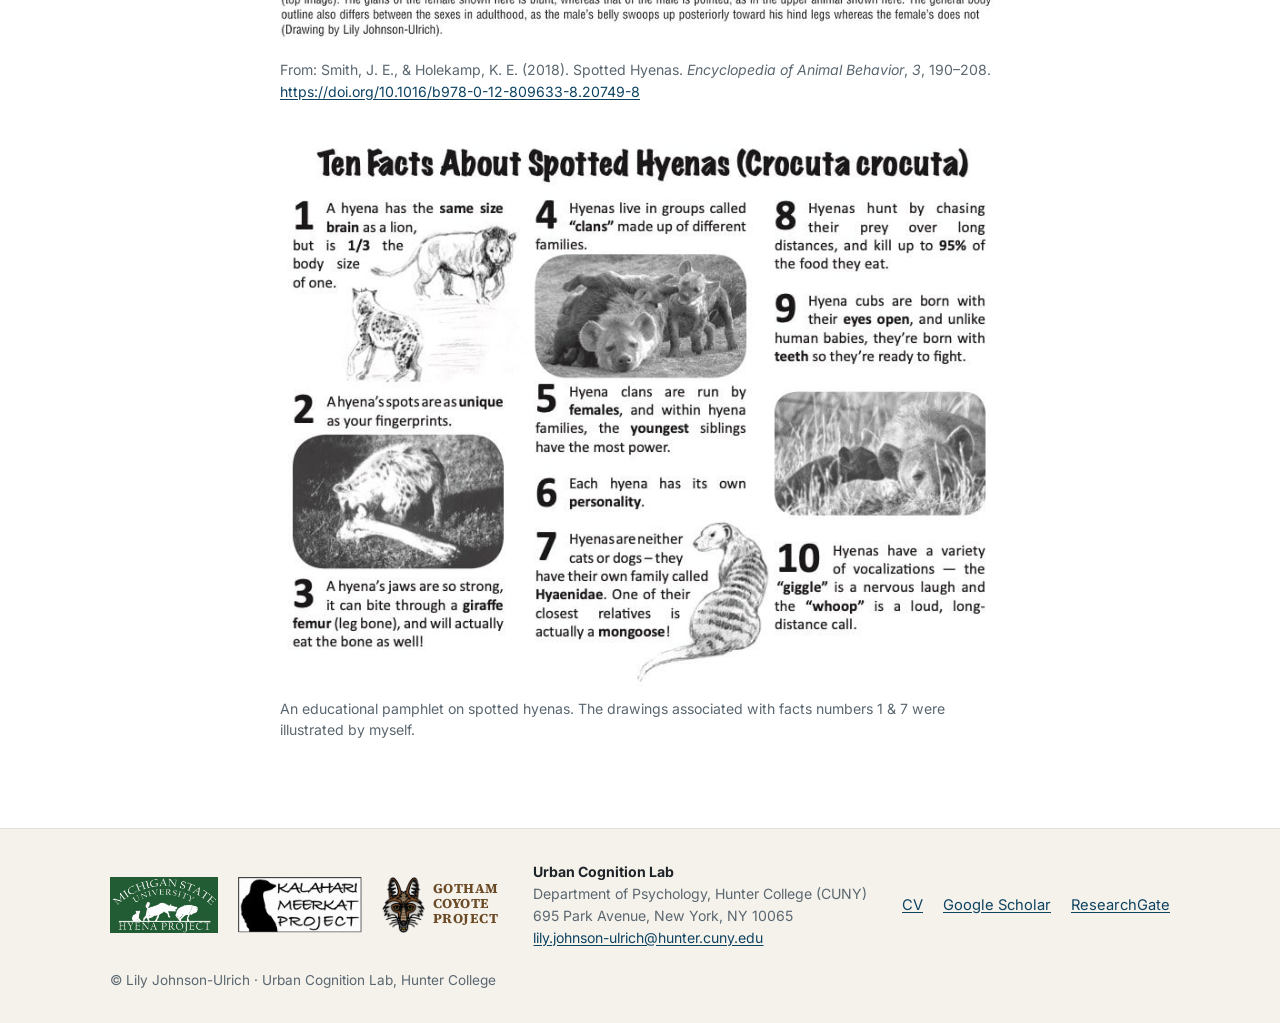
==== commit a94ed754: "changing header photo" ====
--- a/artscience.html
+++ b/artscience.html
@@ -29,7 +29,7 @@
     </nav>
   </div>
 </header>
-<div class="banner" style="background-image:url('images/805251395.jpg')"><div class="banner-inner"><h1>ArtScience</h1></div></div>
+<div class="banner" style="background-image:url('images/mara-hyenas.jpg')"><div class="banner-inner"><h1>ArtScience</h1></div></div>
 <main class="wrap content">
 <section class="two-col">
   <figure class="col-images">
--- a/css/style.css
+++ b/css/style.css
@@ -252,4 +252,14 @@
   font-family: var(--serif); font-weight: 700; font-size: 0.85rem; line-height: 1.1; text-transform: uppercase; letter-spacing: 0.04em; }
 .logo-text:hover { color: var(--brand); }
 .logo-text .logo { height: 56px; width: auto; }
-.photo-credit { font-size: 0.78rem; color: var(--muted); margin: 0.35rem 0 0; }+.photo-credit { font-size: 0.78rem; color: var(--muted); margin: 0.35rem 0 0; }
+/* Join page: stacked rows instead of side-by-side cards */
+.join-grid { display: flex; flex-direction: column; gap: 1.25rem; max-width: 900px; }
+.join-grid .theme { display: grid; grid-template-columns: 200px 1fr; column-gap: 2rem; border-top: 0; border-left: 4px solid var(--brand); }
+.join-grid .theme h3 { grid-column: 1; grid-row: 1 / span 10; margin: 0; }
+.join-grid .theme > :not(h3) { grid-column: 2; }
+.join-grid .theme p:first-of-type { margin-top: 0; }
+@media (max-width: 760px) {
+  .join-grid .theme { display: block; }
+  .join-grid .theme h3 { margin-bottom: 0.5rem; }
+}
